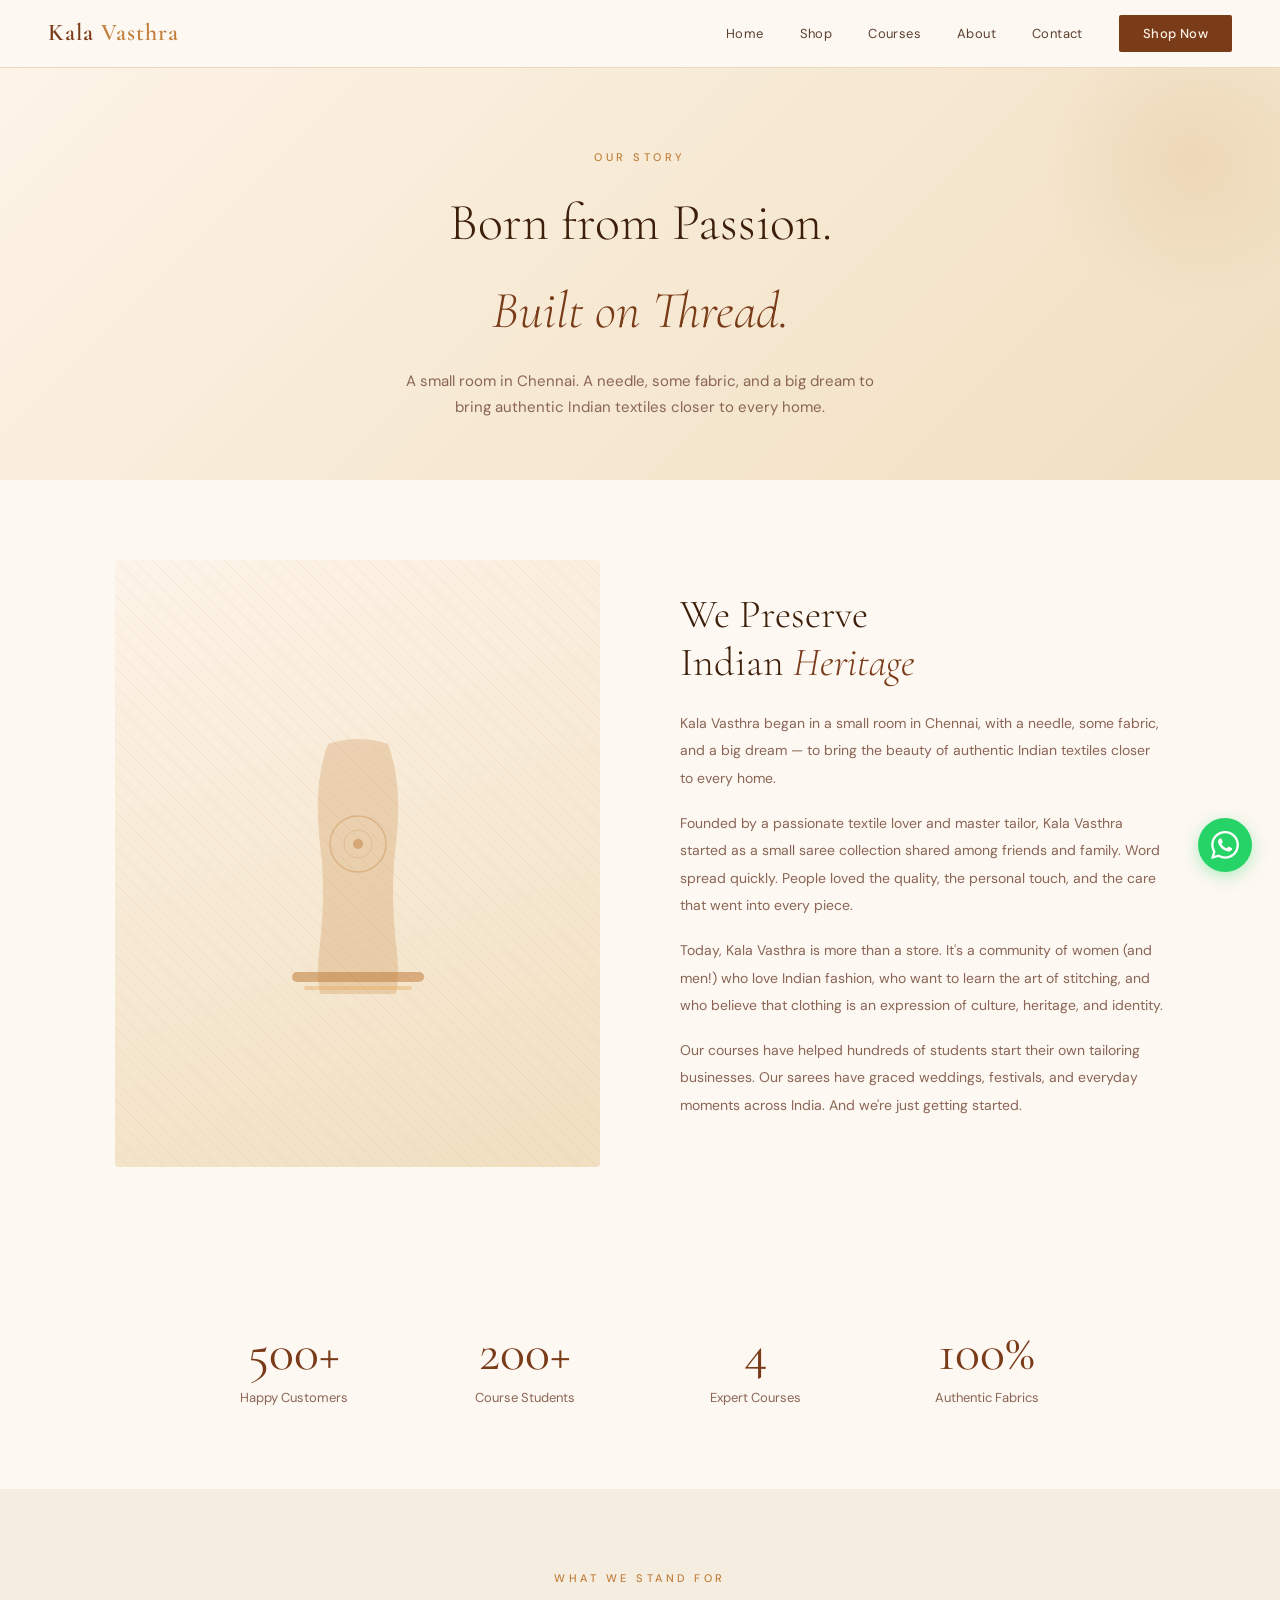
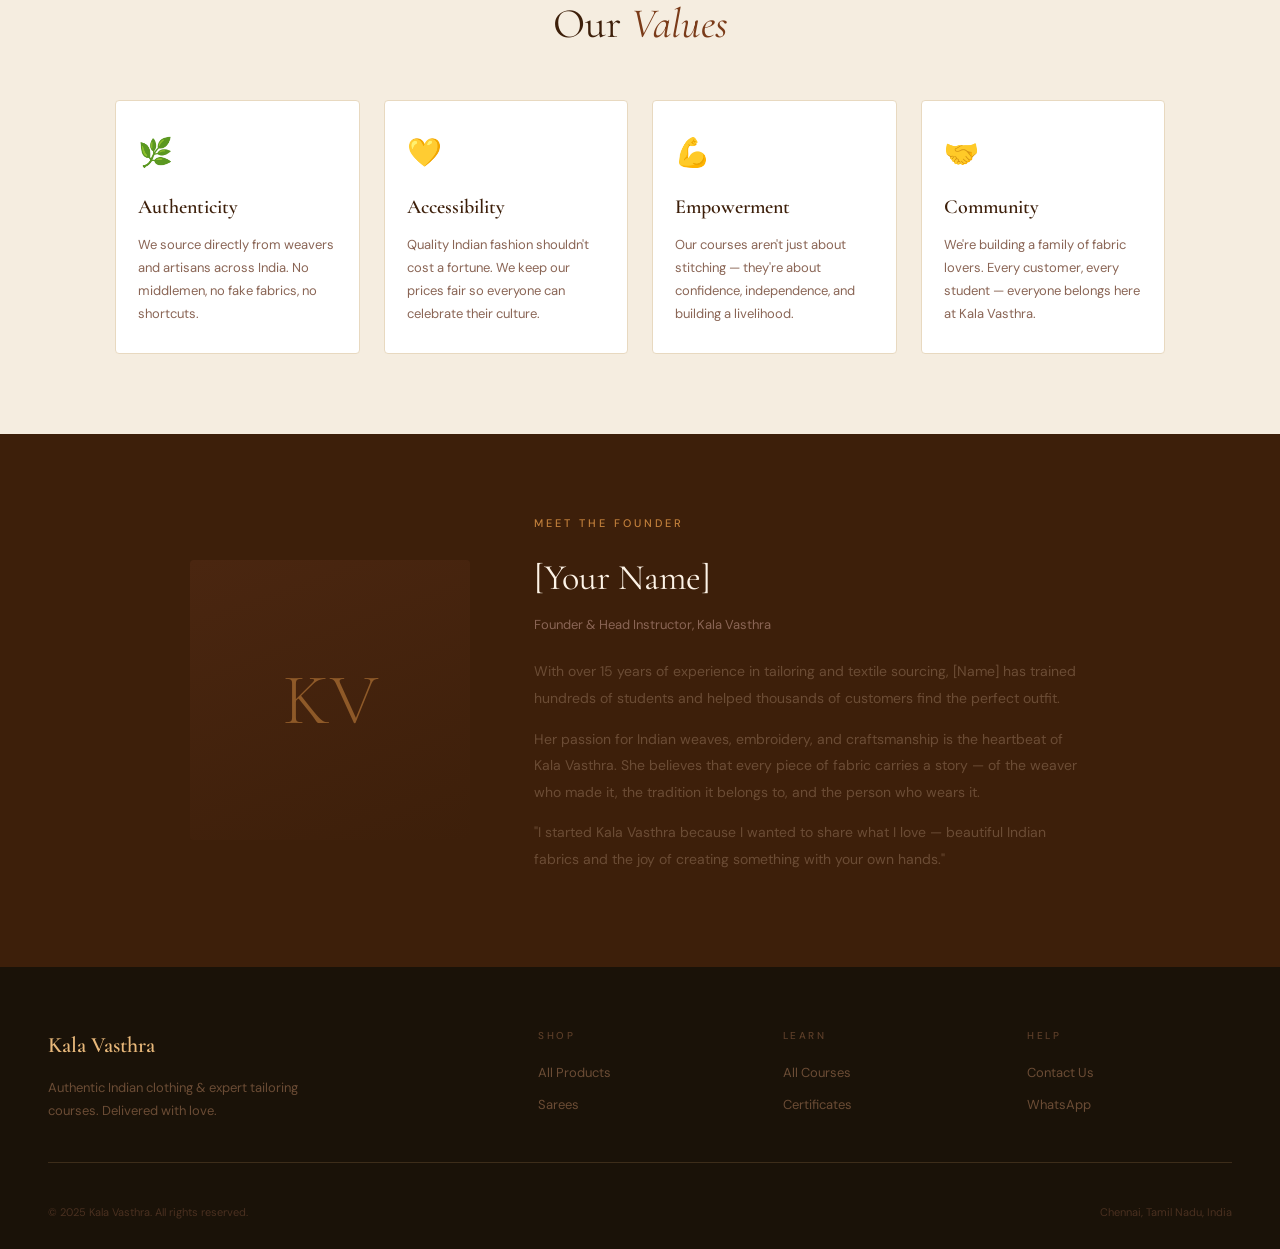
==== about.html @ d636718d "Update about.html" ====
<!DOCTYPE html>
<html lang="en">
<head>
  <!-- Meta Pixel Code -->
<script>
!function(f,b,e,v,n,t,s)
{if(f.fbq)return;n=f.fbq=function(){n.callMethod?
n.callMethod.apply(n,arguments):n.queue.push(arguments)};
if(!f._fbq)f._fbq=n;n.push=n;n.loaded=!0;n.version='2.0';
n.queue=[];t=b.createElement(e);t.async=!0;
t.src=v;s=b.getElementsByTagName(e)[0];
s.parentNode.insertBefore(t,s)}(window, document,'script',
'https://connect.facebook.net/en_US/fbevents.js');
fbq('init', '1214432614178543');
fbq('track', 'PageView');
</script>
<noscript><img height="1" width="1" style="display:none"
src="https://www.facebook.com/tr?id=1214432614178543&ev=PageView&noscript=1"
/></noscript>
<!-- End Meta Pixel Code -->
  <meta charset="UTF-8">
  <meta name="viewport" content="width=device-width, initial-scale=1.0">
  <title>Our Story | Kala Vasthra</title>
  <meta name="description" content="Kala Vasthra is a Chennai-based Indian clothing brand and tailoring course platform, founded to celebrate authentic Indian fashion and empower through skill.">
  <link rel="stylesheet" href="style.css">
  <style>
    .story-section { background: var(--cream-base); }
    .story-grid { display: grid; grid-template-columns: 1fr 1fr; gap: 80px; align-items: center; max-width: 1050px; margin: 0 auto; }
    .story-img { aspect-ratio: 4/5; background: linear-gradient(160deg, var(--cream-light), var(--cream-dark)); border-radius: 4px; display: flex; align-items: center; justify-content: center; overflow: hidden; position: relative; }
    .story-img-pattern { position: absolute; inset: 0; opacity: 0.06; background-image: repeating-linear-gradient(45deg, var(--brown-dark) 0, var(--brown-dark) 1px, transparent 0, transparent 50%); background-size: 18px 18px; }
    .story-text {}
    .story-title { font-family: 'Cormorant Garamond', serif; font-size: 40px; font-weight: 300; color: var(--brown-deep); line-height: 1.2; margin-bottom: 24px; }
    .story-title em { font-style: italic; color: var(--brown-dark); }
    .story-body { font-size: 14px; color: var(--text-muted); line-height: 1.95; }
    .story-body p { margin-bottom: 18px; }

    .values-section { background: var(--cream-mid); }
    .values-grid { display: grid; grid-template-columns: repeat(4, 1fr); gap: 24px; max-width: 1050px; margin: 0 auto; }
    .value-card { background: #fff; border: 0.5px solid var(--border); border-radius: 4px; padding: 28px 22px; }
    .value-icon { font-size: 28px; margin-bottom: 14px; }
    .value-title { font-family: 'Cormorant Garamond', serif; font-size: 20px; font-weight: 600; color: var(--brown-deep); margin-bottom: 10px; }
    .value-desc { font-size: 13px; color: var(--text-muted); line-height: 1.75; }

    .founder-section { background: var(--brown-deep); }
    .founder-grid { display: grid; grid-template-columns: 280px 1fr; gap: 64px; align-items: center; max-width: 900px; margin: 0 auto; }
    .founder-img { aspect-ratio: 1; border-radius: 4px; background: linear-gradient(160deg, #4a2610, #3d1f0a); display: flex; align-items: center; justify-content: center; }
    .founder-initials { font-family: 'Cormorant Garamond', serif; font-size: 72px; font-weight: 300; color: var(--brown-mid); opacity: 0.6; }
    .founder-tag { font-size: 11px; letter-spacing: 3px; text-transform: uppercase; color: var(--brown-mid); font-weight: 500; margin-bottom: 14px; }
    .founder-name { font-family: 'Cormorant Garamond', serif; font-size: 36px; font-weight: 400; color: var(--cream-light); margin-bottom: 6px; }
    .founder-role { font-size: 13px; color: #8a6555; margin-bottom: 22px; }
    .founder-bio { font-size: 14px; color: #6b4c35; line-height: 1.9; }
    .founder-bio p { margin-bottom: 14px; }

    .stats-section { background: var(--cream-base); }
    .stats-grid { display: grid; grid-template-columns: repeat(4, 1fr); gap: 24px; max-width: 900px; margin: 0 auto; text-align: center; }
    .stat-num { font-family: 'Cormorant Garamond', serif; font-size: 52px; font-weight: 400; color: var(--brown-dark); line-height: 1; margin-bottom: 8px; }
    .stat-label { font-size: 13px; color: var(--text-muted); }

    @media (max-width: 900px) { .story-grid { grid-template-columns: 1fr; gap: 40px; } .story-img { display: none; } .founder-grid { grid-template-columns: 1fr; } .founder-img { width: 160px; height: 160px; margin: 0 auto; } .values-grid { grid-template-columns: 1fr 1fr; } .stats-grid { grid-template-columns: 1fr 1fr; } }
  </style>
</head>
<body>

<nav>
  <a href="index.html" class="nav-logo">Kala <span>Vasthra</span></a>
  <ul class="nav-links" id="navLinks">
    <li><a href="index.html">Home</a></li>
    <li><a href="shop.html">Shop</a></li>
    <li><a href="courses.html">Courses</a></li>
    <li><a href="/about.html">About</a></li>
    <li><a href="contact.html">Contact</a></li>
    <li><a href="shop.html" class="nav-cta">Shop Now</a></li>
  </ul>
  <div class="nav-hamburger" onclick="toggleNav()"><span></span><span></span><span></span></div>
</nav>

<div class="page-hero">
  <span class="eyebrow">Our Story</span>
  <h1 class="page-hero-title">Born from Passion.<br><em>Built on Thread.</em></h1>
  <p class="page-hero-sub">A small room in Chennai. A needle, some fabric, and a big dream to bring authentic Indian textiles closer to every home.</p>
</div>

<!-- STORY -->
<section class="section story-section">
  <div class="story-grid">
    <div class="story-img">
      <div class="story-img-pattern"></div>
      <svg width="220" height="280" viewBox="0 0 220 280"><path d="M80 20 Q110 10 140 20 Q155 60 148 120 Q142 165 148 220 Q152 248 148 270 L72 270 Q68 248 72 220 Q78 165 72 120 Q65 60 80 20Z" fill="#c17f3b" opacity="0.25"/><rect x="44" y="248" width="132" height="10" rx="5" fill="#c17f3b" opacity="0.55"/><rect x="56" y="262" width="108" height="4" rx="2" fill="#e8a855" opacity="0.4"/><circle cx="110" cy="120" r="28" fill="none" stroke="#c17f3b" stroke-width="1.5" opacity="0.35"/><circle cx="110" cy="120" r="14" fill="none" stroke="#c17f3b" stroke-width="0.8" opacity="0.3"/><circle cx="110" cy="120" r="5" fill="#c17f3b" opacity="0.5"/></svg>
    </div>
    <div class="story-text">
      <h2 class="story-title">We Preserve<br>Indian <em>Heritage</em></h2>
      <div class="story-body">
        <p>Kala Vasthra began in a small room in Chennai, with a needle, some fabric, and a big dream — to bring the beauty of authentic Indian textiles closer to every home.</p>
        <p>Founded by a passionate textile lover and master tailor, Kala Vasthra started as a small saree collection shared among friends and family. Word spread quickly. People loved the quality, the personal touch, and the care that went into every piece.</p>
        <p>Today, Kala Vasthra is more than a store. It's a community of women (and men!) who love Indian fashion, who want to learn the art of stitching, and who believe that clothing is an expression of culture, heritage, and identity.</p>
        <p>Our courses have helped hundreds of students start their own tailoring businesses. Our sarees have graced weddings, festivals, and everyday moments across India. And we're just getting started.</p>
      </div>
    </div>
  </div>
</section>

<!-- STATS -->
<section class="section stats-section">
  <div class="stats-grid">
    <div><div class="stat-num">500+</div><div class="stat-label">Happy Customers</div></div>
    <div><div class="stat-num">200+</div><div class="stat-label">Course Students</div></div>
    <div><div class="stat-num">4</div><div class="stat-label">Expert Courses</div></div>
    <div><div class="stat-num">100%</div><div class="stat-label">Authentic Fabrics</div></div>
  </div>
</section>

<!-- VALUES -->
<section class="section values-section">
  <div class="section-header">
    <span class="eyebrow">What We Stand For</span>
    <h2 class="section-title">Our <em>Values</em></h2>
  </div>
  <div class="values-grid">
    <div class="value-card">
      <div class="value-icon">🌿</div>
      <div class="value-title">Authenticity</div>
      <div class="value-desc">We source directly from weavers and artisans across India. No middlemen, no fake fabrics, no shortcuts.</div>
    </div>
    <div class="value-card">
      <div class="value-icon">💛</div>
      <div class="value-title">Accessibility</div>
      <div class="value-desc">Quality Indian fashion shouldn't cost a fortune. We keep our prices fair so everyone can celebrate their culture.</div>
    </div>
    <div class="value-card">
      <div class="value-icon">💪</div>
      <div class="value-title">Empowerment</div>
      <div class="value-desc">Our courses aren't just about stitching — they're about confidence, independence, and building a livelihood.</div>
    </div>
    <div class="value-card">
      <div class="value-icon">🤝</div>
      <div class="value-title">Community</div>
      <div class="value-desc">We're building a family of fabric lovers. Every customer, every student — everyone belongs here at Kala Vasthra.</div>
    </div>
  </div>
</section>

<!-- FOUNDER -->
<section class="section founder-section">
  <div class="founder-grid">
    <div class="founder-img"><div class="founder-initials">KV</div></div>
    <div>
      <div class="founder-tag">Meet the Founder</div>
      <div class="founder-name">[Your Name]</div>
      <div class="founder-role">Founder & Head Instructor, Kala Vasthra</div>
      <div class="founder-bio">
        <p>With over 15 years of experience in tailoring and textile sourcing, [Name] has trained hundreds of students and helped thousands of customers find the perfect outfit.</p>
        <p>Her passion for Indian weaves, embroidery, and craftsmanship is the heartbeat of Kala Vasthra. She believes that every piece of fabric carries a story — of the weaver who made it, the tradition it belongs to, and the person who wears it.</p>
        <p>"I started Kala Vasthra because I wanted to share what I love — beautiful Indian fabrics and the joy of creating something with your own hands."</p>
      </div>
    </div>
  </div>
</section>

<footer>
  <div class="footer-top">
    <div><span class="footer-brand">Kala Vasthra</span><p class="footer-desc">Authentic Indian clothing & expert tailoring courses. Delivered with love.</p></div>
    <div><div class="footer-col-title">Shop</div><a href="shop.html" class="footer-link">All Products</a><a href="shop.html" class="footer-link">Sarees</a></div>
    <div><div class="footer-col-title">Learn</div><a href="courses.html" class="footer-link">All Courses</a><a href="courses.html" class="footer-link">Certificates</a></div>
    <div><div class="footer-col-title">Help</div><a href="contact.html" class="footer-link">Contact Us</a><a href="contact.html" class="footer-link">WhatsApp</a></div>
  </div>
  <div class="footer-bottom"><span>© 2025 Kala Vasthra. All rights reserved.</span><span>Chennai, Tamil Nadu, India</span></div>
</footer>

<a class="wa-float" href="https://wa.me/919159769529" target="_blank">
  <svg viewBox="0 0 24 24"><path d="M17.472 14.382c-.297-.149-1.758-.867-2.03-.967-.273-.099-.471-.148-.67.15-.197.297-.767.966-.94 1.164-.173.199-.347.223-.644.075-.297-.15-1.255-.463-2.39-1.475-.883-.788-1.48-1.761-1.653-2.059-.173-.297-.018-.458.13-.606.134-.133.298-.347.446-.52.149-.174.198-.298.298-.497.099-.198.05-.371-.025-.52-.075-.149-.669-1.612-.916-2.207-.242-.579-.487-.5-.669-.51-.173-.008-.371-.01-.57-.01-.198 0-.52.074-.792.372-.272.297-1.04 1.016-1.04 2.479 0 1.462 1.065 2.875 1.213 3.074.149.198 2.096 3.2 5.077 4.487.709.306 1.262.489 1.694.625.712.227 1.36.195 1.871.118.571-.085 1.758-.719 2.006-1.413.248-.694.248-1.289.173-1.413-.074-.124-.272-.198-.57-.347m-5.421 7.403h-.004a9.87 9.87 0 01-5.031-1.378l-.361-.214-3.741.982.998-3.648-.235-.374a9.86 9.86 0 01-1.51-5.26c.001-5.45 4.436-9.884 9.888-9.884 2.64 0 5.122 1.03 6.988 2.898a9.825 9.825 0 012.893 6.994c-.003 5.45-4.437 9.884-9.885 9.884m8.413-18.297A11.815 11.815 0 0012.05 0C5.495 0 .16 5.335.157 11.892c0 2.096.547 4.142 1.588 5.945L.057 24l6.305-1.654a11.882 11.882 0 005.683 1.448h.005c6.554 0 11.89-5.335 11.893-11.893a11.821 11.821 0 00-3.48-8.413z"/></svg>
</a>
<script>function toggleNav() { document.getElementById('navLinks').classList.toggle('open'); }</script>
</body>
</html>
---- style.css ----
@import url('https://fonts.googleapis.com/css2?family=Cormorant+Garamond:ital,wght@0,300;0,400;0,600;1,300;1,400;1,600&family=DM+Sans:wght@300;400;500&display=swap');

:root {
  --brown-deep: #3d1f0a;
  --brown-dark: #7a3b19;
  --brown-mid: #c17f3b;
  --brown-light: #e8b87a;
  --cream-dark: #f0dfc0;
  --cream-mid: #f5ede0;
  --cream-light: #fdf3e7;
  --cream-base: #fdf8f2;
  --text-dark: #1a1208;
  --text-mid: #5c4030;
  --text-muted: #8a6555;
  --text-faint: #b8977a;
  --border: #e8d9c0;
  --border-dark: #d4b896;
}

*, *::before, *::after { box-sizing: border-box; margin: 0; padding: 0; }

html { scroll-behavior: smooth; }

body {
  font-family: 'DM Sans', sans-serif;
  background: var(--cream-base);
  color: var(--text-dark);
  font-size: 15px;
  line-height: 1.7;
  -webkit-font-smoothing: antialiased;
}

/* ======= NAV ======= */
nav {
  position: sticky;
  top: 0;
  z-index: 100;
  background: rgba(253,248,242,0.96);
  backdrop-filter: blur(12px);
  border-bottom: 0.5px solid var(--border);
  padding: 0 48px;
  display: flex;
  align-items: center;
  justify-content: space-between;
  height: 68px;
}

.nav-logo {
  font-family: 'Cormorant Garamond', serif;
  font-size: 24px;
  font-weight: 600;
  color: var(--brown-dark);
  letter-spacing: 1px;
  text-decoration: none;
}
.nav-logo span { color: var(--brown-mid); }

.nav-links {
  display: flex;
  gap: 36px;
  list-style: none;
}
.nav-links a {
  text-decoration: none;
  font-size: 13px;
  font-weight: 400;
  color: var(--text-mid);
  letter-spacing: 0.4px;
  transition: color 0.2s;
  position: relative;
}
.nav-links a:hover, .nav-links a.active { color: var(--brown-dark); }
.nav-links a.active::after {
  content: '';
  position: absolute;
  bottom: -4px;
  left: 0; right: 0;
  height: 1px;
  background: var(--brown-mid);
}

.nav-cta {
  background: var(--brown-dark);
  color: var(--cream-light) !important;
  padding: 10px 24px;
  border-radius: 2px;
  font-size: 13px !important;
  font-weight: 500 !important;
  letter-spacing: 0.6px;
  transition: background 0.2s !important;
}
.nav-cta:hover { background: var(--brown-deep) !important; color: var(--cream-light) !important; }
.nav-cta::after { display: none !important; }

.nav-hamburger { display: none; flex-direction: column; gap: 5px; cursor: pointer; }
.nav-hamburger span { display: block; width: 22px; height: 1.5px; background: var(--brown-dark); transition: 0.3s; }

/* ======= BUTTONS ======= */
.btn-primary {
  display: inline-block;
  background: var(--brown-dark);
  color: var(--cream-light);
  padding: 13px 32px;
  border-radius: 2px;
  font-size: 13px;
  font-weight: 500;
  letter-spacing: 0.8px;
  border: none;
  cursor: pointer;
  text-decoration: none;
  transition: background 0.2s, transform 0.15s;
}
.btn-primary:hover { background: var(--brown-deep); transform: translateY(-1px); }

.btn-outline {
  display: inline-block;
  background: transparent;
  color: var(--brown-dark);
  padding: 13px 32px;
  border-radius: 2px;
  font-size: 13px;
  font-weight: 500;
  letter-spacing: 0.8px;
  border: 1px solid var(--brown-mid);
  cursor: pointer;
  text-decoration: none;
  transition: all 0.2s;
}
.btn-outline:hover { background: var(--cream-mid); }

/* ======= SECTION COMMONS ======= */
.section { padding: 80px 48px; }
.section-header { text-align: center; margin-bottom: 52px; }
.eyebrow {
  font-size: 11px;
  letter-spacing: 3.5px;
  text-transform: uppercase;
  color: var(--brown-mid);
  font-weight: 500;
  margin-bottom: 12px;
  display: block;
}
.section-title {
  font-family: 'Cormorant Garamond', serif;
  font-size: 42px;
  font-weight: 400;
  color: var(--brown-deep);
  line-height: 1.15;
  margin-bottom: 12px;
}
.section-title em { font-style: italic; color: var(--brown-dark); }
.section-sub { font-size: 14px; color: var(--text-muted); max-width: 480px; margin: 0 auto; }

/* ======= TRUST BAR ======= */
.trust-bar {
  background: var(--brown-dark);
  display: flex;
  justify-content: center;
  flex-wrap: wrap;
  gap: 0;
  padding: 14px 48px;
}
.trust-item {
  display: flex;
  align-items: center;
  gap: 8px;
  color: var(--cream-light);
  font-size: 12px;
  padding: 4px 28px;
  letter-spacing: 0.3px;
}
.trust-item:not(:last-child) { border-right: 0.5px solid rgba(253,243,231,0.25); }
.trust-dot { width: 4px; height: 4px; border-radius: 50%; background: var(--brown-light); flex-shrink: 0; }

/* ======= FOOTER ======= */
footer {
  background: #1a1208;
  padding: 60px 48px 28px;
  color: var(--text-muted);
}
.footer-top {
  display: grid;
  grid-template-columns: 2.2fr 1fr 1fr 1fr;
  gap: 40px;
  margin-bottom: 40px;
  padding-bottom: 36px;
  border-bottom: 0.5px solid #3d2d1a;
}
.footer-brand {
  font-family: 'Cormorant Garamond', serif;
  font-size: 22px;
  font-weight: 600;
  color: var(--brown-light);
  margin-bottom: 12px;
  display: block;
}
.footer-desc { font-size: 13px; line-height: 1.8; color: #6b4c35; max-width: 280px; }
.footer-col-title {
  font-size: 10px;
  letter-spacing: 2.5px;
  text-transform: uppercase;
  color: #5c3e28;
  font-weight: 500;
  margin-bottom: 18px;
}
.footer-link { font-size: 13px; color: #6b4c35; margin-bottom: 10px; display: block; text-decoration: none; transition: color 0.2s; }
.footer-link:hover { color: var(--brown-light); }
.footer-bottom {
  display: flex;
  justify-content: space-between;
  align-items: center;
  font-size: 11px;
  color: #4a3020;
}

/* ======= PAGE HERO (inner pages) ======= */
.page-hero {
  background: linear-gradient(135deg, var(--cream-light) 0%, var(--cream-dark) 100%);
  padding: 80px 48px 60px;
  text-align: center;
  position: relative;
  overflow: hidden;
}
.hero-img{
    width: 100%;
    max-width: 460px;
    max-height: 520px;
    border-radius: 20px;
    object-fit: cover;
}
.page-hero::before {
  content: '';
  position: absolute;
  top: -60px; right: -60px;
  width: 300px; height: 300px;
  border-radius: 50%;
  background: radial-gradient(circle, rgba(193,127,59,0.12) 0%, transparent 70%);
}
.page-hero-title {
  font-family: 'Cormorant Garamond', serif;
  font-size: 52px;
  font-weight: 300;
  color: var(--brown-deep);
  margin-bottom: 14px;
}
.page-hero-title em { font-style: italic; color: var(--brown-dark); }
.page-hero-sub { font-size: 15px; color: var(--text-muted); max-width: 500px; margin: 0 auto; }

/* ======= WHATSAPP FLOAT ======= */
.wa-float {
  position: fixed;
  bottom: 28px;
  right: 28px;
  width: 54px;
  height: 54px;
  background: #25d366;
  border-radius: 50%;
  display: flex;
  align-items: center;
  justify-content: center;
  text-decoration: none;
  box-shadow: 0 4px 16px rgba(37,211,102,0.35);
  z-index: 999;
  transition: transform 0.2s;
}
.wa-float:hover { transform: scale(1.08); }
.wa-float svg { width: 28px; height: 28px; fill: white; }

/* ======= ANIMATIONS ======= */
@keyframes fadeUp {
  from { opacity: 0; transform: translateY(24px); }
  to { opacity: 1; transform: translateY(0); }
}
.fade-up { animation: fadeUp 0.7s ease both; }
.fade-up-1 { animation-delay: 0.1s; }
.fade-up-2 { animation-delay: 0.22s; }
.fade-up-3 { animation-delay: 0.34s; }
.fade-up-4 { animation-delay: 0.46s; }

/* ======= RESPONSIVE ======= */
@media (max-width: 900px) {
  nav { padding: 0 24px; }
  .nav-links { display: none; flex-direction: column; position: absolute; top: 68px; left: 0; right: 0; background: var(--cream-base); border-bottom: 0.5px solid var(--border); padding: 20px 24px; gap: 18px; }
  .nav-links.open { display: flex; }
  .nav-hamburger { display: flex; }
  .section { padding: 56px 24px; }
  .trust-bar { padding: 12px 16px; gap: 8px; }
  .trust-item { padding: 4px 12px; font-size: 11px; }
  .trust-item:not(:last-child) { border-right: none; border-bottom: 0.5px solid rgba(253,243,231,0.15); }
  .footer-top { grid-template-columns: 1fr 1fr; gap: 28px; }
  footer { padding: 40px 24px 20px; }
  .page-hero { padding: 56px 24px 44px; }
  .page-hero-title { font-size: 38px; }
}
@media (max-width: 600px) {
  .section-title { font-size: 32px; }
  .footer-top { grid-template-columns: 1fr; }
  .footer-bottom { flex-direction: column; gap: 8px; text-align: center; }
}
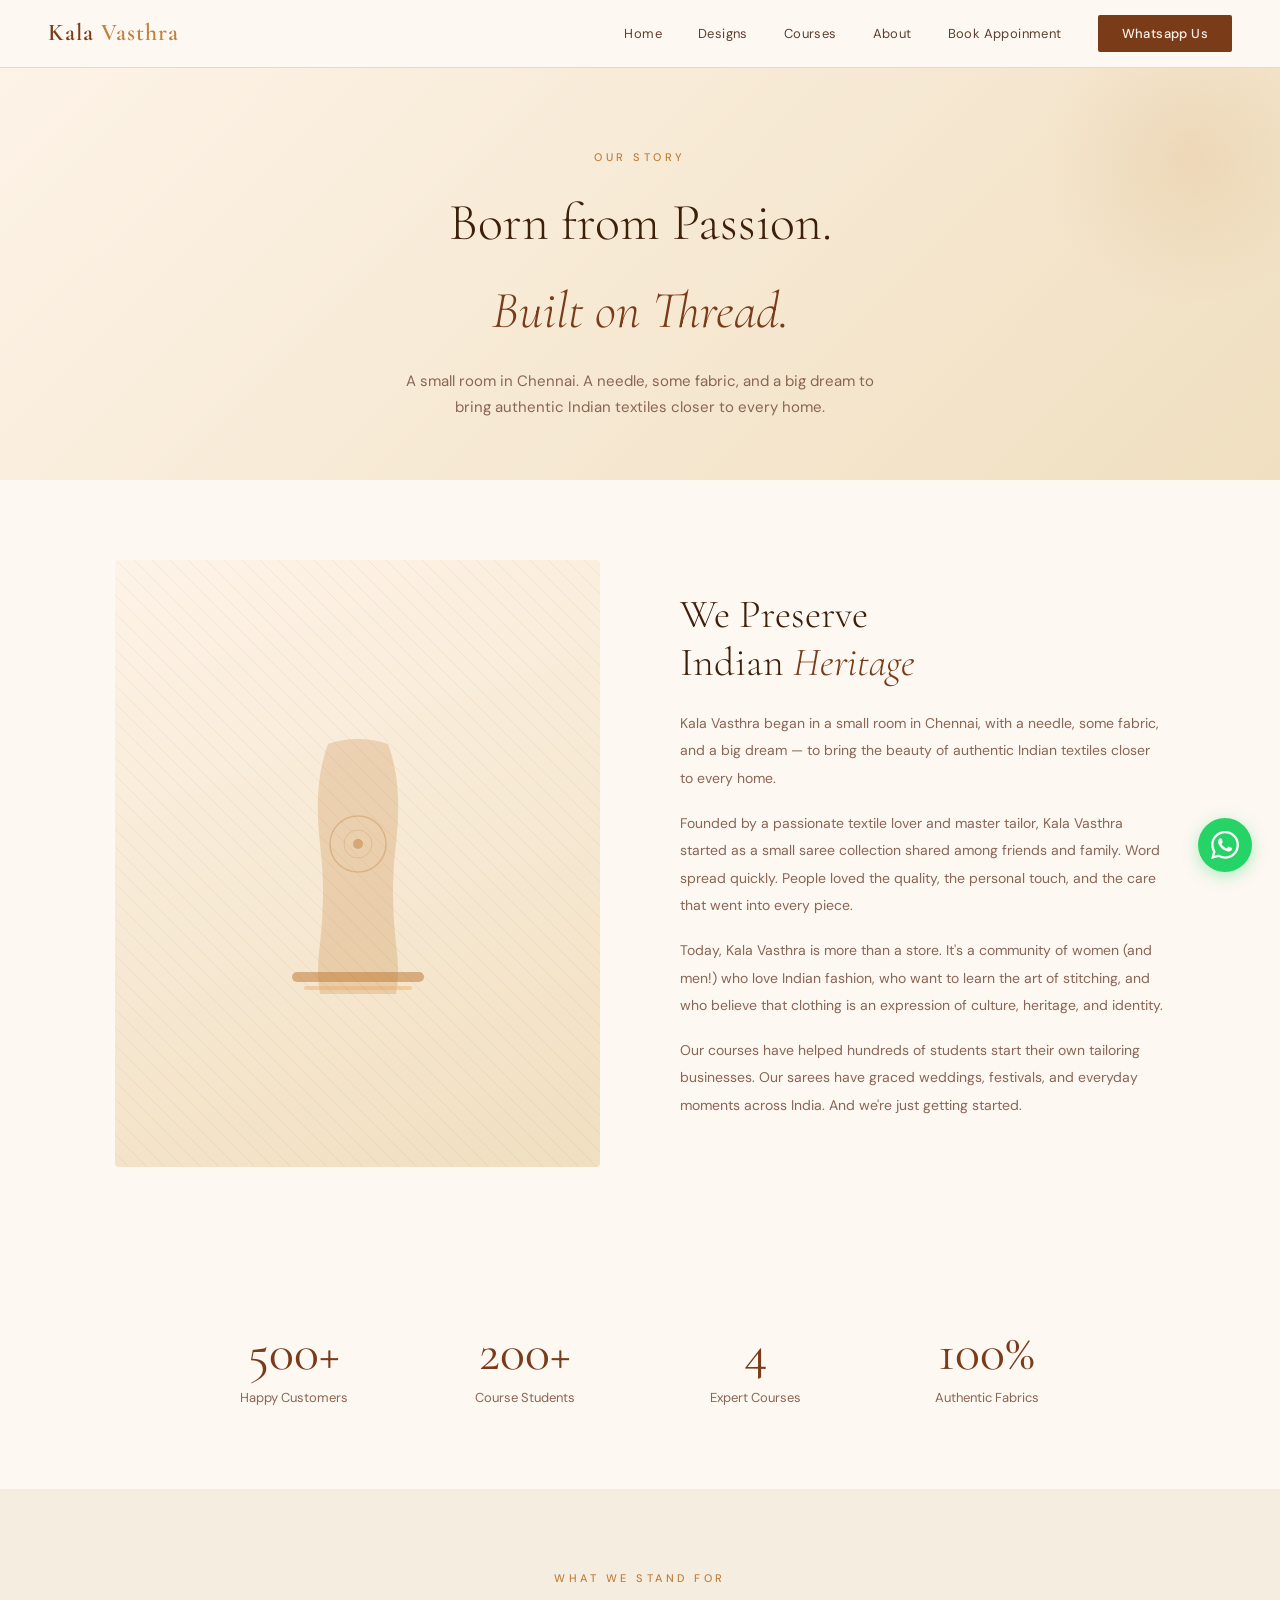
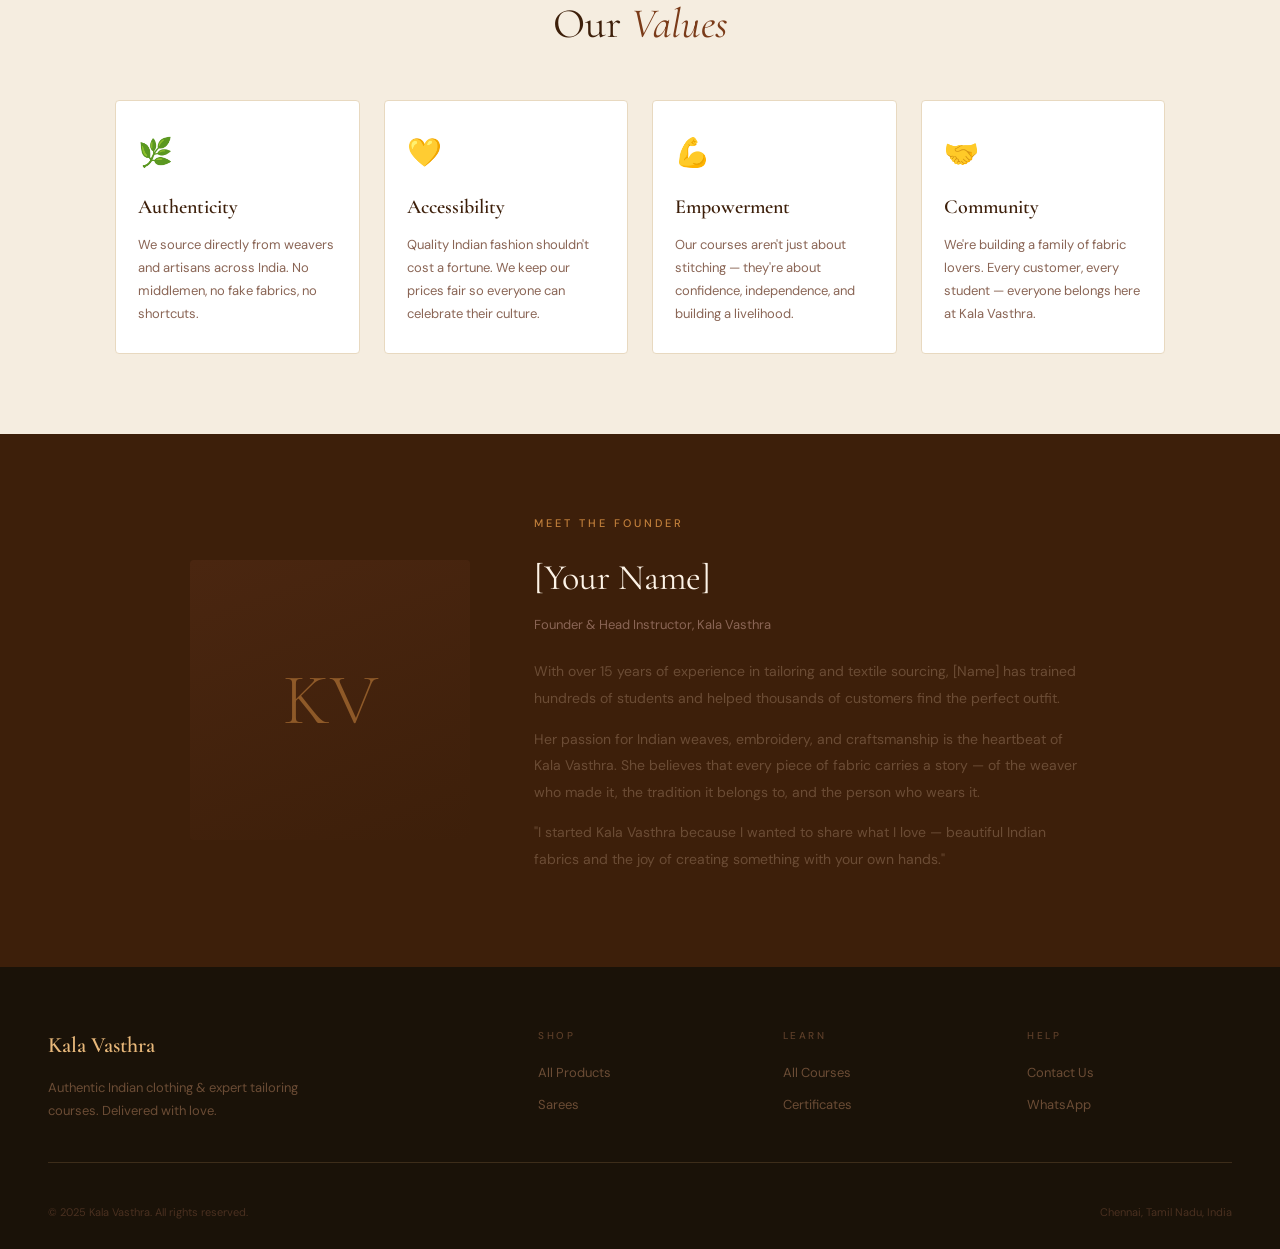
==== commit b3de877f: "Update about.html" ====
--- a/about.html
+++ b/about.html
@@ -65,11 +65,11 @@
   <a href="index.html" class="nav-logo">Kala <span>Vasthra</span></a>
   <ul class="nav-links" id="navLinks">
     <li><a href="index.html">Home</a></li>
-    <li><a href="shop.html">Shop</a></li>
+    <li><a href="shop.html">Designs</a></li>
     <li><a href="courses.html">Courses</a></li>
     <li><a href="/about.html">About</a></li>
-    <li><a href="contact.html">Contact</a></li>
-    <li><a href="shop.html" class="nav-cta">Shop Now</a></li>
+    <li><a href="contact.html">Book Appoinment</a></li>
+    <li><a href="shop.html" class="nav-cta">Whatsapp Us</a></li>
   </ul>
   <div class="nav-hamburger" onclick="toggleNav()"><span></span><span></span><span></span></div>
 </nav>
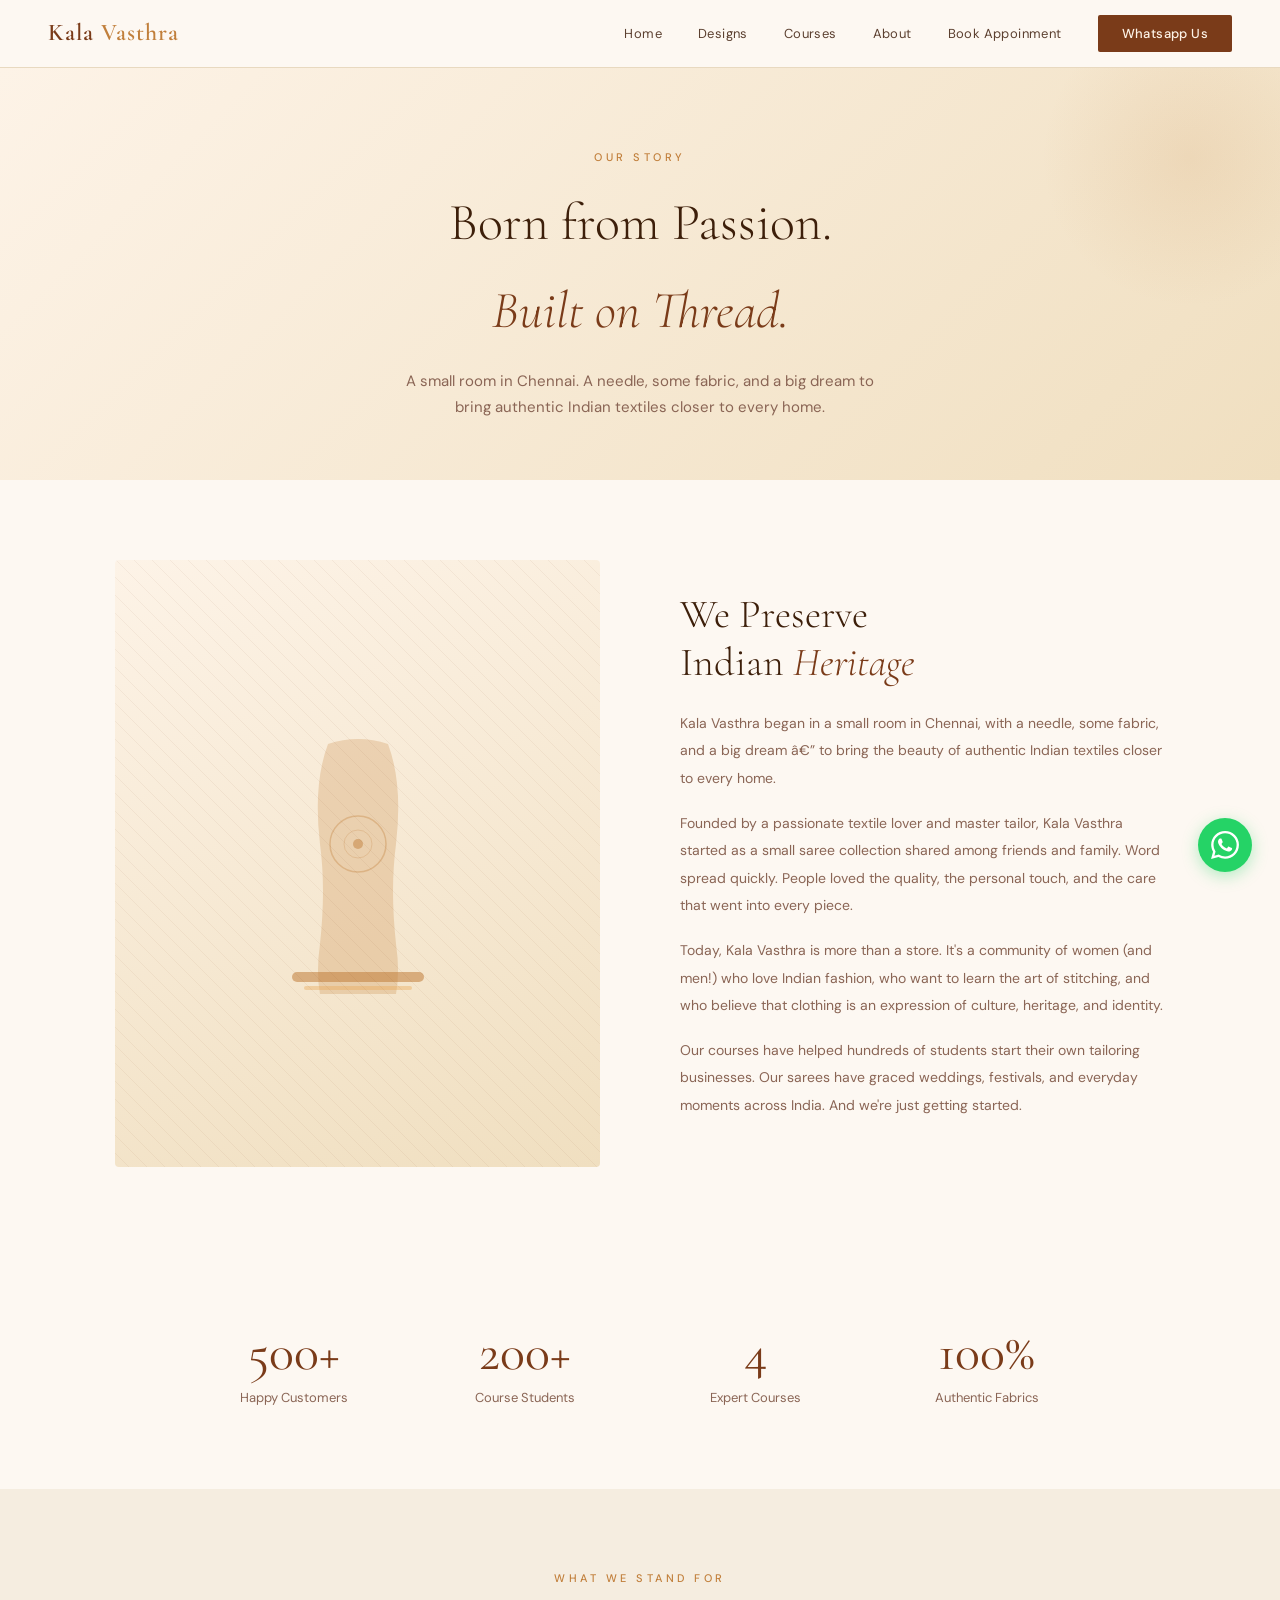
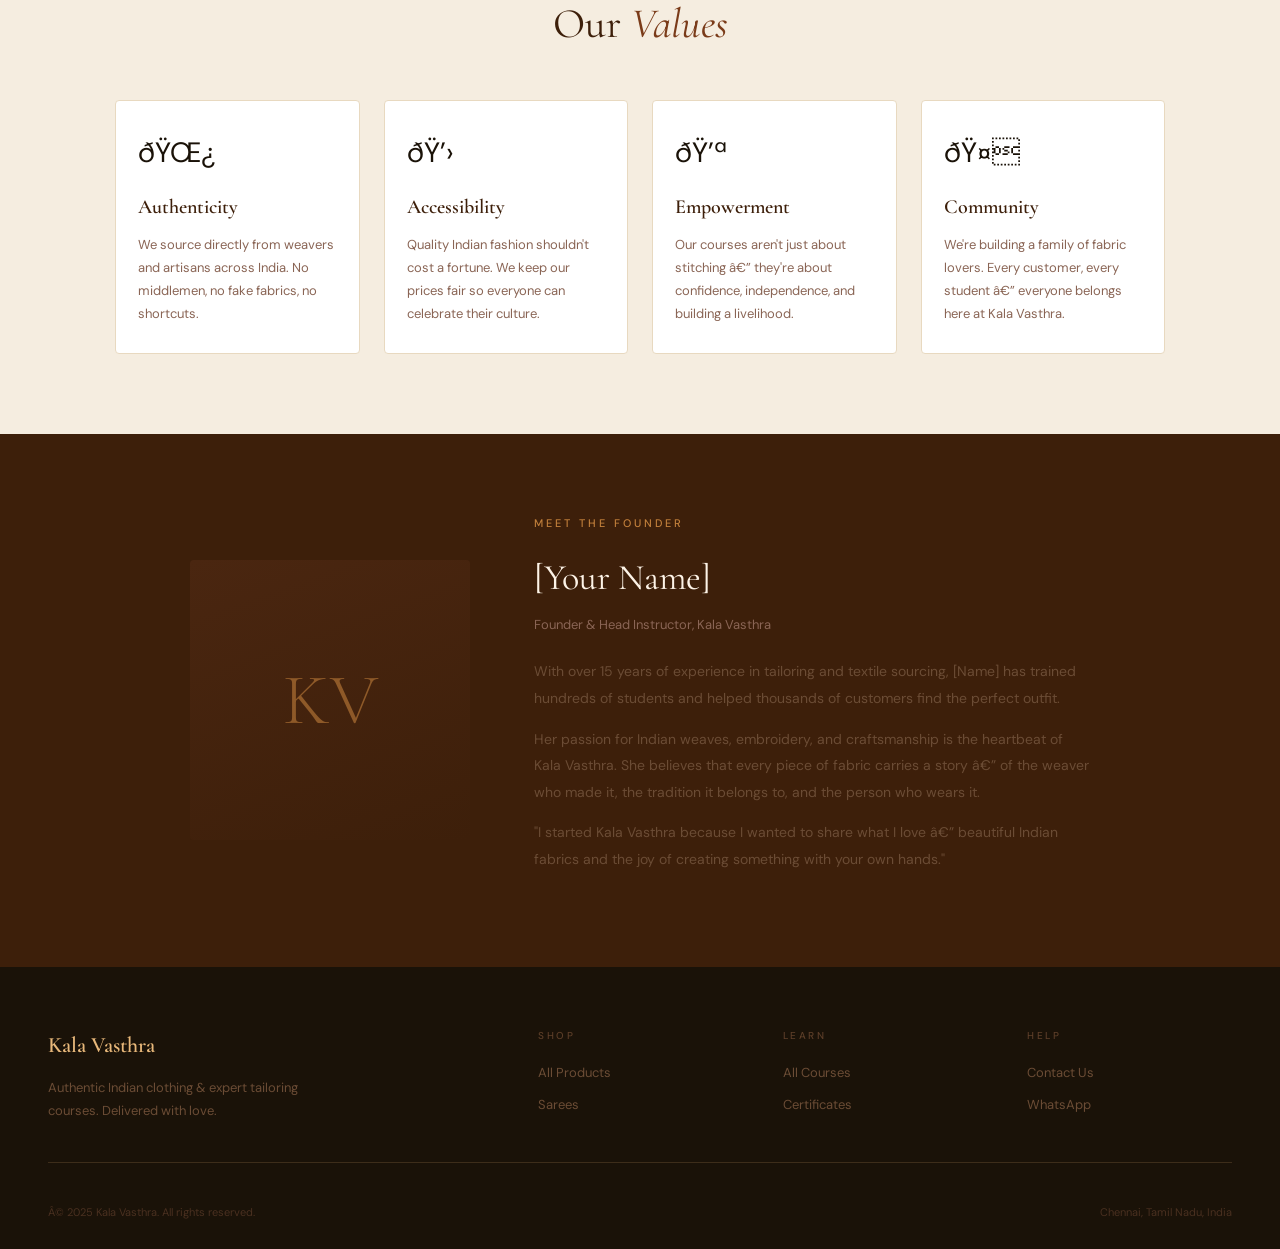
==== commit 0c7be702: "Update about.html" ====
--- a/about.html
+++ b/about.html
@@ -18,6 +18,19 @@
 src="https://www.facebook.com/tr?id=1214432614178543&ev=PageView&noscript=1"
 /></noscript>
 <!-- End Meta Pixel Code -->
+  <!-- Google Tag Manager -->
+<script>(function(w,d,s,l,i){w[l]=w[l]||[];w[l].push({'gtm.start':
+new Date().getTime(),event:'gtm.js'});var f=d.getElementsByTagName(s)[0],
+j=d.createElement(s),dl=l!='dataLayer'?'&l='+l:'';j.async=true;j.src=
+'https://www.googletagmanager.com/gtm.js?id='+i+dl;f.parentNode.insertBefore(j,f);
+})(window,document,'script','dataLayer','GTM-P27Q9BTC');</script>
+<!-- End Google Tag Manager -->
+  <!-- Google tag (gtag.js) --> 
+  <script async src="https://www.googletagmanager.com/gtag/js?id=AW-17309156200"></script> 
+  <script> window.dataLayer = window.dataLayer || [];
+    function gtag(){dataLayer.push(arguments);}
+    gtag('js', new Date()); gtag('config', 'AW-17309156200'); 
+  </script>
   <meta charset="UTF-8">
   <meta name="viewport" content="width=device-width, initial-scale=1.0">
   <title>Our Story | Kala Vasthra</title>
